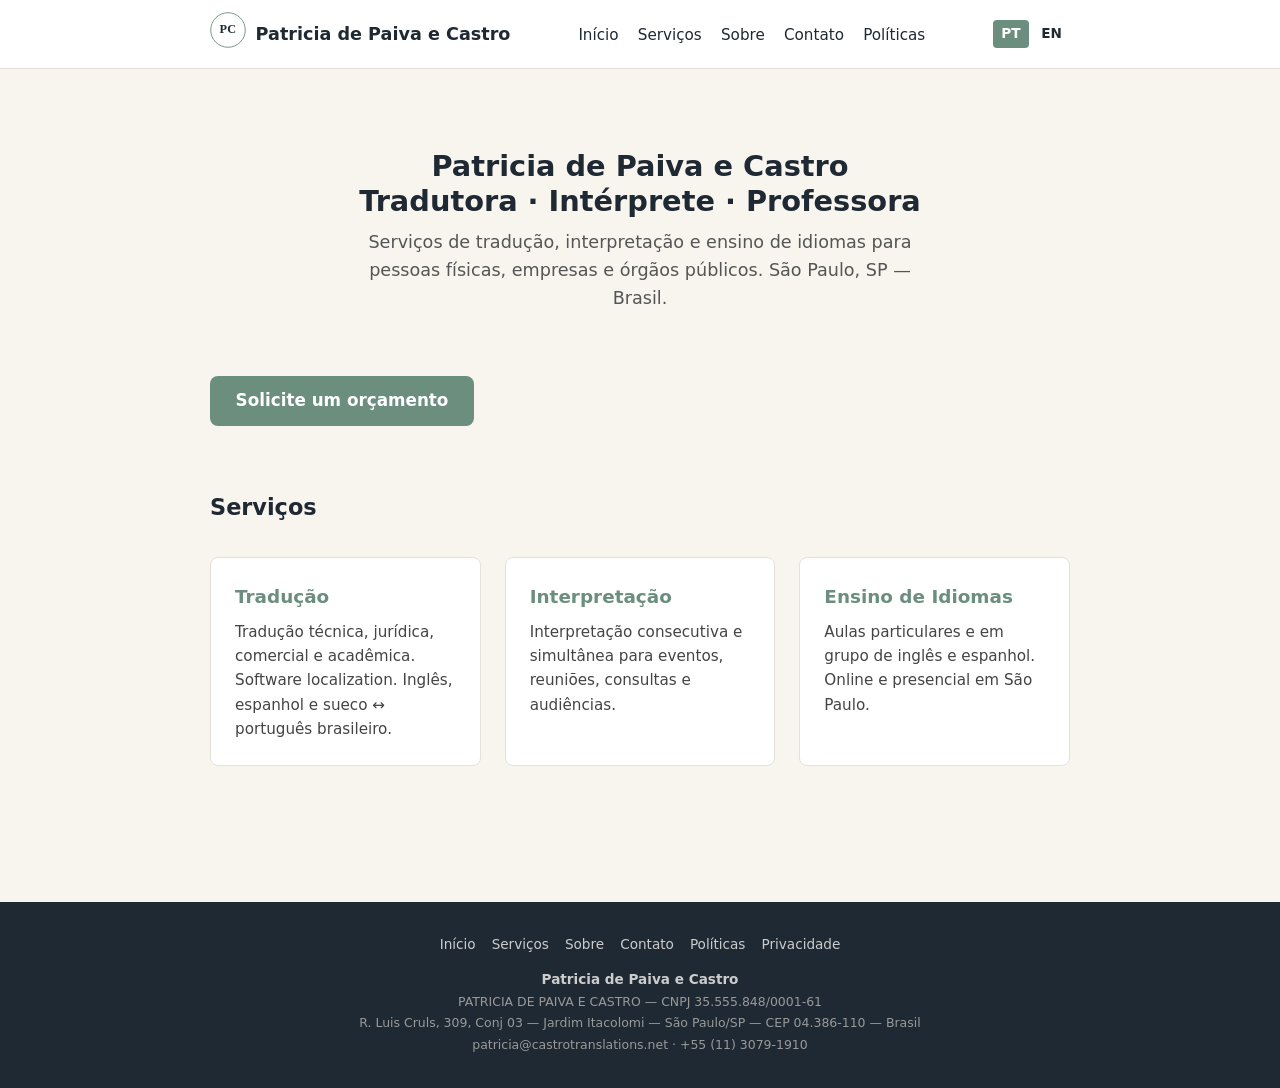
==== index.html @ 3f8f458c "Initial commit" ====
<!DOCTYPE html>
<html lang="pt-BR">
<head>
  <meta charset="UTF-8">
  <meta name="viewport" content="width=device-width, initial-scale=1.0">
  <title>Patricia de Paiva e Castro · Tradutora · Intérprete · Professora</title>
  <meta name="description" content="Serviços de tradução, interpretação e ensino de idiomas para pessoas físicas, empresas e órgãos públicos. São Paulo, SP — Brasil.">
  <meta property="og:title" content="Patricia de Paiva e Castro · Tradutora · Intérprete · Professora">
  <meta property="og:description" content="Serviços de tradução, interpretação e ensino de idiomas. São Paulo, SP — Brasil.">
  <meta property="og:type" content="website">
  <meta property="og:url" content="https://castrotranslations.net/">
  <meta property="og:image" content="https://castrotranslations.net/assets/img/og-image.png">
  <link rel="icon" href="/assets/img/favicon.svg" type="image/svg+xml">
  <link rel="alternate" hreflang="pt-BR" href="https://castrotranslations.net/index.html">
  <link rel="alternate" hreflang="en" href="https://castrotranslations.net/index.en.html">
  <link rel="stylesheet" href="/assets/css/style.css">
</head>
<body>
  <a href="#content" class="skip">Pular para o conteúdo</a>
  <header>
    <div class="header-inner">
      <div class="logo">
        <a href="/index.html"><img src="/assets/img/logo.svg" alt="Logo PC — Patricia de Paiva e Castro" width="36" height="36"></a>
        <a href="/index.html">Patricia de Paiva e Castro</a>
      </div>
      <nav aria-label="Navegação principal">
        <ul>
          <li><a href="/index.html">Início</a></li>
          <li><a href="/servicos.html">Serviços</a></li>
          <li><a href="/sobre.html">Sobre</a></li>
          <li><a href="/contato.html">Contato</a></li>
          <li><a href="/politicas.html">Políticas</a></li>
        </ul>
      </nav>
      <div class="lang-switch" aria-label="Seletor de idioma">
        <a hreflang="pt-BR" href="/index.html" class="active">PT</a>
        <a hreflang="en" href="/index.en.html">EN</a>
      </div>
    </div>
  </header>

  <main id="content">
    <div class="hero">
      <h1>Patricia de Paiva e Castro<br>Tradutora · Intérprete · Professora</h1>
      <p>Serviços de tradução, interpretação e ensino de idiomas para pessoas físicas, empresas e órgãos públicos. São Paulo, SP — Brasil.</p>
    </div>

    <a href="/contato.html" class="cta">Solicite um orçamento</a>

    <section>
      <h2>Serviços</h2>
      <div class="cards">
        <div class="card">
          <h3>Tradução</h3>
          <p>Tradução técnica, jurídica, comercial e acadêmica. Software localization. Inglês, espanhol e sueco ↔ português brasileiro.</p>
        </div>
        <div class="card">
          <h3>Interpretação</h3>
          <p>Interpretação consecutiva e simultânea para eventos, reuniões, consultas e audiências.</p>
        </div>
        <div class="card">
          <h3>Ensino de Idiomas</h3>
          <p>Aulas particulares e em grupo de inglês e espanhol. Online e presencial em São Paulo.</p>
        </div>
      </div>
    </section>
  </main>

  <footer>
    <div class="footer-links">
      <a href="/index.html">Início</a>
      <a href="/servicos.html">Serviços</a>
      <a href="/sobre.html">Sobre</a>
      <a href="/contato.html">Contato</a>
      <a href="/politicas.html">Políticas</a>
      <a href="/privacidade.html">Privacidade</a>
    </div>
    <p>
      <strong>Patricia de Paiva e Castro</strong><br>
      <span class="footer-legal">
        PATRICIA DE PAIVA E CASTRO — CNPJ 35.555.848/0001-61<br>
        R. Luis Cruls, 309, Conj 03 — Jardim Itacolomi — São Paulo/SP — CEP 04.386-110 — Brasil<br>
        patricia@castrotranslations.net · +55 (11) 3079-1910
      </span>
    </p>
  </footer>
  <script src="/assets/js/lang-switcher.js"></script>
</body>
</html>
---- assets/css/style.css ----
/* Castro Translations — Patricia de Paiva e Castro
   Paleta: off-white #F8F5EF, grafite #1F2933, verde-sálvia #6B8E7F, cinza #E5E0D8 */

*,*::before,*::after{box-sizing:border-box;margin:0;padding:0}

:root{
  --bg:#F8F5EF;
  --text:#1F2933;
  --accent:#6B8E7F;
  --border:#E5E0D8;
  --white:#fff;
  --radius:8px;
  --max-w:900px;
  --font:'Inter',system-ui,-apple-system,sans-serif;
}

html{scroll-behavior:smooth;font-size:16px}
body{font-family:var(--font);background:var(--bg);color:var(--text);line-height:1.6;font-size:1.05rem}

a{color:var(--accent);text-decoration:none}
a:hover{text-decoration:underline}

/* Skip link */
.skip{position:absolute;left:-999px;top:0;z-index:100}
.skip:focus{left:0;background:var(--accent);color:#fff;padding:.5rem 1rem;border-radius:0 0 var(--radius) 0}

/* Header */
header{background:var(--white);border-bottom:1px solid var(--border);position:sticky;top:0;z-index:50}
.header-inner{max-width:var(--max-w);margin:0 auto;display:flex;align-items:center;justify-content:space-between;padding:.75rem 1.25rem;flex-wrap:wrap;gap:.5rem}
.logo{display:flex;align-items:center;gap:.6rem;font-weight:700;font-size:1.1rem;color:var(--text)}
.logo svg{width:36px;height:36px}
.logo a{color:inherit;text-decoration:none}
.logo a:hover{text-decoration:none}

/* Nav */
nav ul{display:flex;gap:1.2rem;list-style:none;flex-wrap:wrap}
nav a{color:var(--text);font-size:.95rem;font-weight:500}
nav a:hover{color:var(--accent);text-decoration:none}

/* Lang switcher */
.lang-switch{display:flex;gap:.3rem;align-items:center}
.lang-switch a{padding:.2rem .5rem;border-radius:4px;font-size:.85rem;font-weight:600}
.lang-switch a.active{background:var(--accent);color:#fff}
.lang-switch a:not(.active){color:var(--text)}

/* Main */
main{max-width:var(--max-w);margin:0 auto;padding:2rem 1.25rem 3rem}

/* Hero */
.hero{text-align:center;padding:3rem 0 2.5rem}
.hero h1{font-size:1.8rem;font-weight:800;line-height:1.2;margin-bottom:.6rem}
.hero p{font-size:1.1rem;color:#555;max-width:600px;margin:0 auto}

/* Cards */
.cards{display:grid;grid-template-columns:repeat(auto-fit,minmax(250px,1fr));gap:1.5rem;margin:2rem 0}
.card{background:var(--white);border:1px solid var(--border);border-radius:var(--radius);padding:1.5rem}
.card h3{color:var(--accent);margin-bottom:.5rem;font-size:1.15rem}
.card p{font-size:.95rem;color:#444}

/* CTA */
.cta{display:inline-block;background:var(--accent);color:#fff;padding:.7rem 1.6rem;border-radius:var(--radius);font-weight:600;margin:1.5rem 0;transition:opacity .2s}
.cta:hover{opacity:.88;text-decoration:none;color:#fff}

/* Sections */
section{margin:2.5rem 0}
h2{font-size:1.4rem;margin-bottom:1rem;color:var(--text)}
h3{font-size:1.15rem;margin-bottom:.6rem;color:var(--accent)}

/* Service */
.service{background:var(--white);border:1px solid var(--border);border-radius:var(--radius);padding:1.5rem;margin-bottom:1.5rem}
.service h3{color:var(--text);font-size:1.2rem;margin-bottom:.4rem}
.service .meta{font-size:.8rem;color:var(--accent);font-weight:600;margin-bottom:.6rem}
.service p{margin-bottom:.6rem}
.service ul{margin-left:1.2rem;margin-top:.5rem}
.service li{margin-bottom:.3rem}

/* About */
.about-photo{width:140px;height:140px;border-radius:50%;border:3px solid var(--border);object-fit:cover;display:block;margin:0 auto 1.5rem}
.about-section ul{margin-left:1.2rem;margin-bottom:1rem}
.about-section li{margin-bottom:.3rem}
.badge{display:inline-block;background:var(--accent);color:#fff;padding:.2rem .7rem;border-radius:20px;font-size:.8rem;font-weight:600;margin:.2rem .3rem .2rem 0}

/* Contact */
.contact-grid{display:grid;grid-template-columns:repeat(auto-fit,minmax(220px,1fr));gap:1rem;margin:1rem 0}
.contact-item{background:var(--white);border:1px solid var(--border);border-radius:var(--radius);padding:1rem}
.contact-item h3{font-size:.9rem;text-transform:uppercase;letter-spacing:.5px;margin-bottom:.3rem}
.contact-item p,.contact-item a{font-size:.95rem;color:var(--text);word-break:break-word}
.whatsapp-btn{display:inline-block;background:#25D366;color:#fff;padding:.6rem 1.2rem;border-radius:var(--radius);font-weight:600;margin-top:.5rem}
.whatsapp-btn:hover{opacity:.9;text-decoration:none;color:#fff}

/* Form */
form{background:var(--white);border:1px solid var(--border);border-radius:var(--radius);padding:1.5rem;margin-top:1.5rem}
form label{display:block;font-weight:600;margin-bottom:.3rem;font-size:.9rem}
form input,form textarea{width:100%;padding:.6rem;border:1px solid var(--border);border-radius:4px;font-family:inherit;font-size:.95rem;margin-bottom:.8rem;background:var(--bg)}
form textarea{min-height:120px;resize:vertical}
form .consent{display:flex;gap:.5rem;align-items:flex-start;font-size:.85rem;color:#555}
form .consent input{width:auto;margin-top:.2rem}
form button{background:var(--accent);color:#fff;border:none;padding:.7rem 1.6rem;border-radius:var(--radius);font-weight:600;font-size:1rem;cursor:pointer}
form button:hover{opacity:.88}

/* Policies */
.policy{margin-bottom:2rem}
.policy h2{border-bottom:2px solid var(--border);padding-bottom:.5rem}
.policy p{margin-bottom:.6rem}
.policy ul{margin:.5rem 0 .6rem 1.2rem}
.policy li{margin-bottom:.3rem}

/* Footer */
footer{background:var(--text);color:#ccc;text-align:center;padding:2rem 1rem;margin-top:3rem;font-size:.85rem}
footer a{color:var(--accent)}
.footer-links{display:flex;gap:1rem;justify-content:center;flex-wrap:wrap;margin-bottom:.8rem}
.footer-links a{color:#ccc;font-size:.85rem}
.footer-legal{font-size:.78rem;color:#999;line-height:1.5}
.footer-legal strong{color:#bbb}

/* Responsive */
@media(max-width:600px){
  .hero h1{font-size:1.4rem}
  nav ul{gap:.8rem}
  .header-inner{flex-direction:column;align-items:flex-start}
}
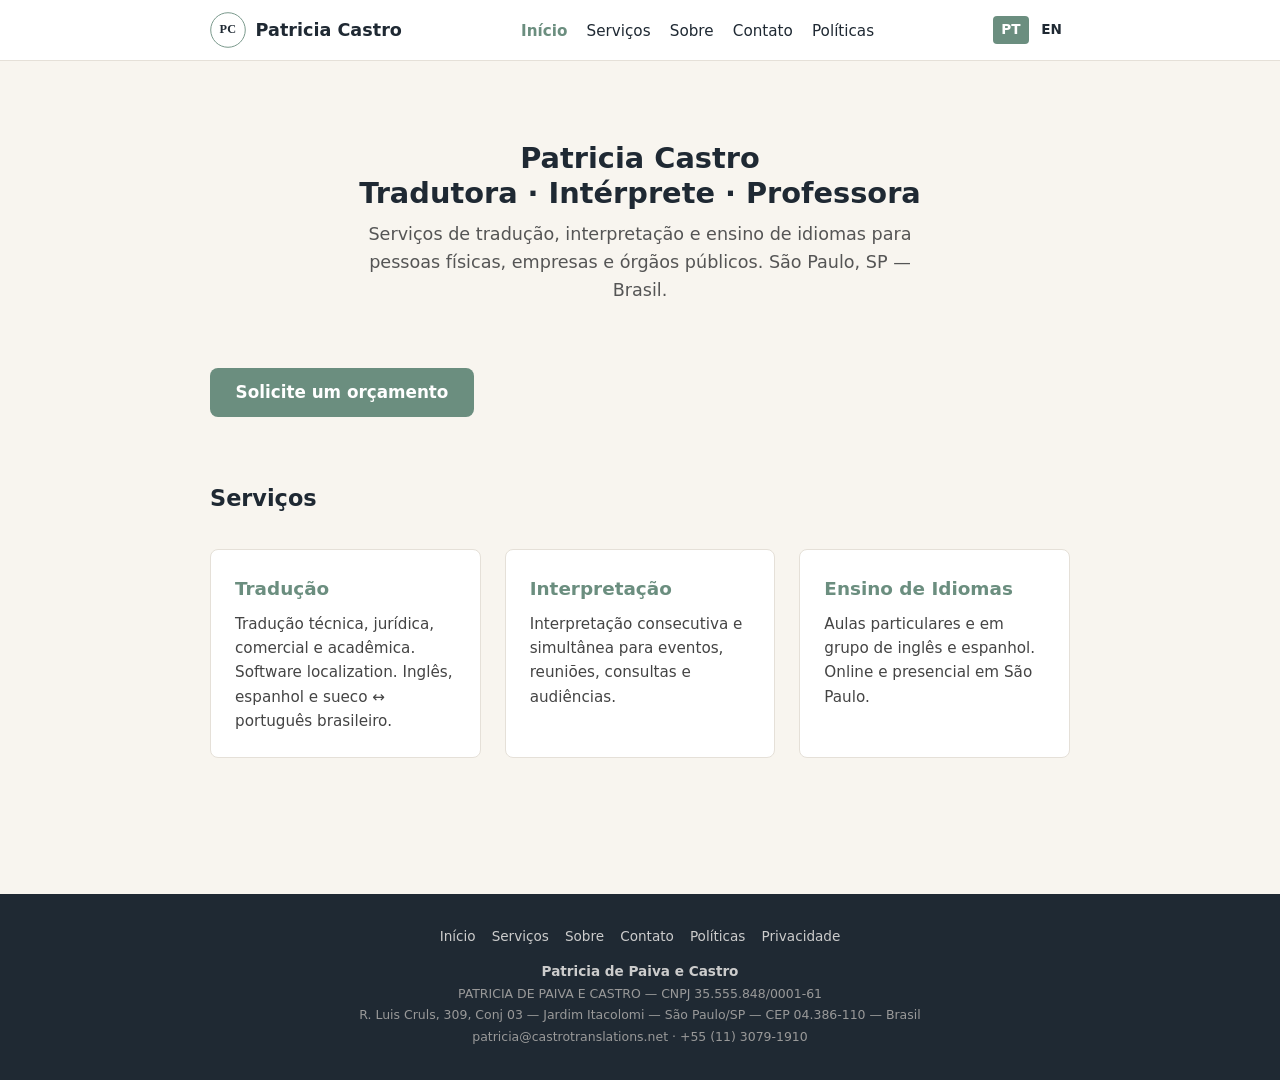
==== commit 009c9478: "Rewrite: Patricia Castro display name, fix heading hierarchy, EN form fields, 404 pages, canonical U" ====
--- a/index.html
+++ b/index.html
@@ -3,29 +3,33 @@
 <head>
   <meta charset="UTF-8">
   <meta name="viewport" content="width=device-width, initial-scale=1.0">
-  <title>Patricia de Paiva e Castro · Tradutora · Intérprete · Professora</title>
+  <meta name="theme-color" content="#6B8E7F">
+  <title>Patricia Castro · Tradutora · Intérprete · Professora</title>
   <meta name="description" content="Serviços de tradução, interpretação e ensino de idiomas para pessoas físicas, empresas e órgãos públicos. São Paulo, SP — Brasil.">
-  <meta property="og:title" content="Patricia de Paiva e Castro · Tradutora · Intérprete · Professora">
-  <meta property="og:description" content="Serviços de tradução, interpretação e ensino de idiomas. São Paulo, SP — Brasil.">
+  <meta property="og:title" content="Patricia Castro · Tradutora · Intérprete · Professora">
+  <meta property="og:description" content="Serviços de tradução, interpretação e ensino de idiomas para pessoas físicas, empresas e órgãos públicos. São Paulo, SP — Brasil.">
   <meta property="og:type" content="website">
-  <meta property="og:url" content="https://castrotranslations.net/">
+  <meta property="og:url" content="https://castrotranslations.net/index.html">
   <meta property="og:image" content="https://castrotranslations.net/assets/img/og-image.png">
+  <meta property="og:site_name" content="Patricia Castro">
+  <meta property="og:locale" content="pt_BR">
+  <meta property="og:locale:alternate" content="en_US">
+  <link rel="canonical" href="https://castrotranslations.net/index.html">
   <link rel="icon" href="/assets/img/favicon.svg" type="image/svg+xml">
   <link rel="alternate" hreflang="pt-BR" href="https://castrotranslations.net/index.html">
   <link rel="alternate" hreflang="en" href="https://castrotranslations.net/index.en.html">
   <link rel="stylesheet" href="/assets/css/style.css">
-</head>
 <body>
   <a href="#content" class="skip">Pular para o conteúdo</a>
   <header>
     <div class="header-inner">
       <div class="logo">
-        <a href="/index.html"><img src="/assets/img/logo.svg" alt="Logo PC — Patricia de Paiva e Castro" width="36" height="36"></a>
-        <a href="/index.html">Patricia de Paiva e Castro</a>
+        <a href="/index.html"><img src="/assets/img/logo.svg" alt="Logo PC — Patricia Castro" width="36" height="36"></a>
+        <a href="/index.html">Patricia Castro</a>
       </div>
       <nav aria-label="Navegação principal">
         <ul>
-          <li><a href="/index.html">Início</a></li>
+          <li><a href="/index.html" class="active">Início</a></li>
           <li><a href="/servicos.html">Serviços</a></li>
           <li><a href="/sobre.html">Sobre</a></li>
           <li><a href="/contato.html">Contato</a></li>
@@ -41,7 +45,7 @@
 
   <main id="content">
     <div class="hero">
-      <h1>Patricia de Paiva e Castro<br>Tradutora · Intérprete · Professora</h1>
+      <h1>Patricia Castro<br>Tradutora · Intérprete · Professora</h1>
       <p>Serviços de tradução, interpretação e ensino de idiomas para pessoas físicas, empresas e órgãos públicos. São Paulo, SP — Brasil.</p>
     </div>
 
--- a/assets/css/style.css
+++ b/assets/css/style.css
@@ -1,4 +1,4 @@
-/* Castro Translations — Patricia de Paiva e Castro
+/* Castro Translations — Patricia Castro
    Paleta: off-white #F8F5EF, grafite #1F2933, verde-sálvia #6B8E7F, cinza #E5E0D8 */
 
 *,*::before,*::after{box-sizing:border-box;margin:0;padding:0}
@@ -11,7 +11,7 @@
   --white:#fff;
   --radius:8px;
   --max-w:900px;
-  --font:'Inter',system-ui,-apple-system,sans-serif;
+  --font:system-ui,-apple-system,'Segoe UI',Roboto,Arial,sans-serif;
 }
 
 html{scroll-behavior:smooth;font-size:16px}
@@ -28,7 +28,7 @@
 header{background:var(--white);border-bottom:1px solid var(--border);position:sticky;top:0;z-index:50}
 .header-inner{max-width:var(--max-w);margin:0 auto;display:flex;align-items:center;justify-content:space-between;padding:.75rem 1.25rem;flex-wrap:wrap;gap:.5rem}
 .logo{display:flex;align-items:center;gap:.6rem;font-weight:700;font-size:1.1rem;color:var(--text)}
-.logo svg{width:36px;height:36px}
+.logo img{width:36px;height:36px;display:block}
 .logo a{color:inherit;text-decoration:none}
 .logo a:hover{text-decoration:none}
 
@@ -36,6 +36,7 @@
 nav ul{display:flex;gap:1.2rem;list-style:none;flex-wrap:wrap}
 nav a{color:var(--text);font-size:.95rem;font-weight:500}
 nav a:hover{color:var(--accent);text-decoration:none}
+nav a.active{color:var(--accent);font-weight:700}
 
 /* Lang switcher */
 .lang-switch{display:flex;gap:.3rem;align-items:center}
@@ -68,7 +69,7 @@
 
 /* Service */
 .service{background:var(--white);border:1px solid var(--border);border-radius:var(--radius);padding:1.5rem;margin-bottom:1.5rem}
-.service h3{color:var(--text);font-size:1.2rem;margin-bottom:.4rem}
+.service h2{color:var(--text);font-size:1.2rem;margin-bottom:.4rem}
 .service .meta{font-size:.8rem;color:var(--accent);font-weight:600;margin-bottom:.6rem}
 .service p{margin-bottom:.6rem}
 .service ul{margin-left:1.2rem;margin-top:.5rem}
@@ -90,6 +91,8 @@
 
 /* Form */
 form{background:var(--white);border:1px solid var(--border);border-radius:var(--radius);padding:1.5rem;margin-top:1.5rem}
+form h2{margin-bottom:.5rem}
+.form-note{font-size:.85rem;color:#666;margin-bottom:1rem}
 form label{display:block;font-weight:600;margin-bottom:.3rem;font-size:.9rem}
 form input,form textarea{width:100%;padding:.6rem;border:1px solid var(--border);border-radius:4px;font-family:inherit;font-size:.95rem;margin-bottom:.8rem;background:var(--bg)}
 form textarea{min-height:120px;resize:vertical}
@@ -105,6 +108,10 @@
 .policy ul{margin:.5rem 0 .6rem 1.2rem}
 .policy li{margin-bottom:.3rem}
 
+/* Error page */
+.error-page{text-align:center;padding:3rem 1rem}
+.error-page h1{font-size:1.6rem;margin-bottom:1rem}
+
 /* Footer */
 footer{background:var(--text);color:#ccc;text-align:center;padding:2rem 1rem;margin-top:3rem;font-size:.85rem}
 footer a{color:var(--accent)}
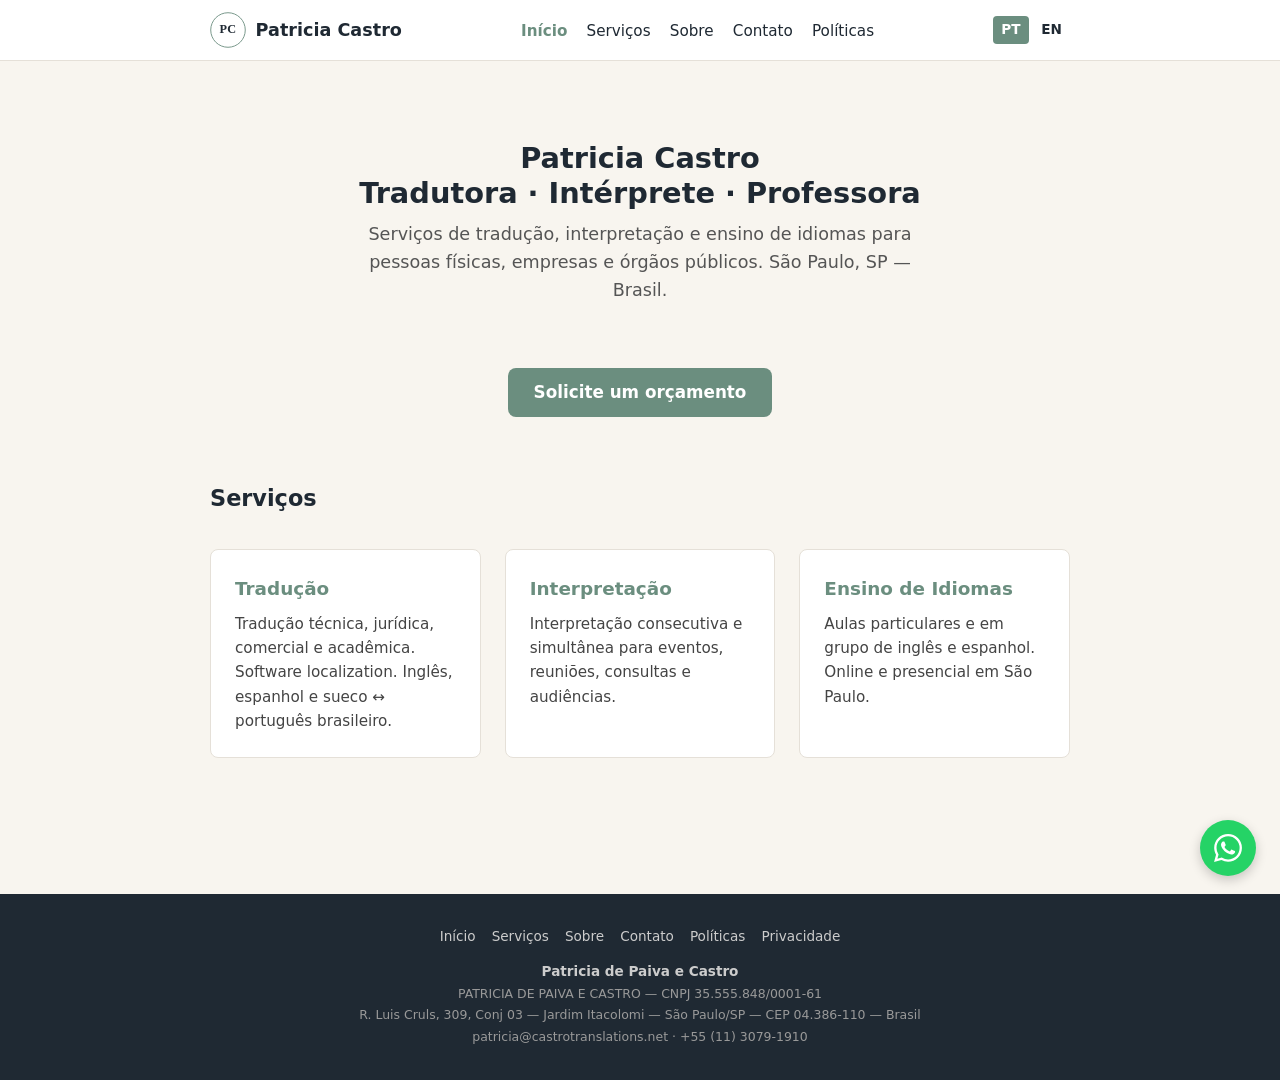
==== commit 0a19f404: "Add floating WhatsApp button on all pages, center hero/about CTA, fix service CTA spacing" ====
--- a/index.html
+++ b/index.html
@@ -49,7 +49,7 @@
       <p>Serviços de tradução, interpretação e ensino de idiomas para pessoas físicas, empresas e órgãos públicos. São Paulo, SP — Brasil.</p>
     </div>
 
-    <a href="/contato.html" class="cta">Solicite um orçamento</a>
+    <div class="cta-wrap"><a href="/contato.html" class="cta">Solicite um orçamento</a></div>
 
     <section>
       <h2>Serviços</h2>
@@ -89,5 +89,9 @@
     </p>
   </footer>
   <script src="/assets/js/lang-switcher.js"></script>
+<a href="https://wa.me/5511992618480?text=Olá%20Patricia%2C%20vim%20pelo%20site%20castrotranslations.net" class="fab-whatsapp" aria-label="Conversar no WhatsApp" target="_blank" rel="noopener">
+  <span class="fab-whatsapp-label">Fale conosco no WhatsApp</span>
+  <svg viewBox="0 0 24 24" xmlns="http://www.w3.org/2000/svg"><path d="M17.472 14.382c-.297-.149-1.758-.867-2.03-.967-.273-.099-.471-.148-.67.149-.197.297-.767.966-.94 1.164-.173.199-.347.223-.644.075-.297-.149-1.255-.463-2.39-1.475-.883-.788-1.48-1.761-1.653-2.059-.173-.297-.018-.458.13-.606.134-.133.298-.347.446-.52.149-.174.198-.298.298-.497.099-.198.05-.371-.025-.52-.075-.149-.669-1.612-.916-2.207-.242-.579-.487-.5-.669-.51-.173-.008-.371-.01-.57-.01-.198 0-.52.074-.792.372-.272.297-1.04 1.016-1.04 2.479 0 1.462 1.065 2.875 1.213 3.074.149.198 2.096 3.2 5.077 4.487.709.306 1.262.489 1.694.625.712.227 1.36.195 1.871.118.571-.085 1.758-.719 2.006-1.413.248-.694.248-1.289.173-1.413-.074-.124-.272-.198-.57-.347m-5.421 7.403h-.004a9.87 9.87 0 01-5.031-1.378l-.361-.214-3.741.982.998-3.648-.235-.374a9.86 9.86 0 01-1.51-5.26c.001-5.45 4.436-9.884 9.888-9.884 2.64 0 5.122 1.03 6.988 2.898a9.825 9.825 0 012.893 6.994c-.003 5.45-4.437 9.884-9.885 9.884m8.413-18.297A11.815 11.815 0 0012.05 0C5.495 0 .16 5.335.157 11.892c0 2.096.547 4.142 1.588 5.945L.057 24l6.305-1.654a11.882 11.882 0 005.683 1.448h.005c6.554 0 11.89-5.335 11.893-11.893a11.821 11.821 0 00-3.48-8.413z"/></svg>
+</a>
 </body>
 </html>
--- a/assets/css/style.css
+++ b/assets/css/style.css
@@ -52,15 +52,16 @@
 .hero h1{font-size:1.8rem;font-weight:800;line-height:1.2;margin-bottom:.6rem}
 .hero p{font-size:1.1rem;color:#555;max-width:600px;margin:0 auto}
 
+/* CTA — centered by default (hero context), overridable */
+.cta{display:inline-block;background:var(--accent);color:#fff;padding:.7rem 1.6rem;border-radius:var(--radius);font-weight:600;margin:1.5rem 0;transition:opacity .2s;text-align:center}
+.cta:hover{opacity:.88;text-decoration:none;color:#fff}
+.cta-wrap{text-align:center}
+
 /* Cards */
 .cards{display:grid;grid-template-columns:repeat(auto-fit,minmax(250px,1fr));gap:1.5rem;margin:2rem 0}
 .card{background:var(--white);border:1px solid var(--border);border-radius:var(--radius);padding:1.5rem}
 .card h3{color:var(--accent);margin-bottom:.5rem;font-size:1.15rem}
 .card p{font-size:.95rem;color:#444}
-
-/* CTA */
-.cta{display:inline-block;background:var(--accent);color:#fff;padding:.7rem 1.6rem;border-radius:var(--radius);font-weight:600;margin:1.5rem 0;transition:opacity .2s}
-.cta:hover{opacity:.88;text-decoration:none;color:#fff}
 
 /* Sections */
 section{margin:2.5rem 0}
@@ -74,6 +75,7 @@
 .service p{margin-bottom:.6rem}
 .service ul{margin-left:1.2rem;margin-top:.5rem}
 .service li{margin-bottom:.3rem}
+.service .cta{margin-top:1rem;margin-bottom:0}
 
 /* About */
 .about-photo{width:140px;height:140px;border-radius:50%;border:3px solid var(--border);object-fit:cover;display:block;margin:0 auto 1.5rem}
@@ -120,9 +122,19 @@
 .footer-legal{font-size:.78rem;color:#999;line-height:1.5}
 .footer-legal strong{color:#bbb}
 
+/* Floating WhatsApp button */
+.fab-whatsapp{position:fixed;bottom:1.5rem;right:1.5rem;z-index:90;width:56px;height:56px;border-radius:50%;background:#25D366;display:flex;align-items:center;justify-content:center;box-shadow:0 4px 12px rgba(0,0,0,.2);transition:transform .2s,box-shadow .2s}
+.fab-whatsapp:hover{transform:scale(1.08);box-shadow:0 6px 18px rgba(0,0,0,.3);text-decoration:none}
+.fab-whatsapp svg{width:28px;height:28px;fill:#fff;flex-shrink:0}
+.fab-whatsapp-label{position:absolute;right:70px;white-space:nowrap;background:var(--text);color:#fff;padding:.4rem .8rem;border-radius:6px;font-size:.85rem;font-weight:600;opacity:0;pointer-events:none;transition:opacity .2s}
+.fab-whatsapp:hover .fab-whatsapp-label{opacity:1}
+
 /* Responsive */
 @media(max-width:600px){
   .hero h1{font-size:1.4rem}
   nav ul{gap:.8rem}
   .header-inner{flex-direction:column;align-items:flex-start}
+  .fab-whatsapp{bottom:1rem;right:1rem;width:48px;height:48px}
+  .fab-whatsapp svg{width:24px;height:24px}
+  .fab-whatsapp-label{display:none}
 }
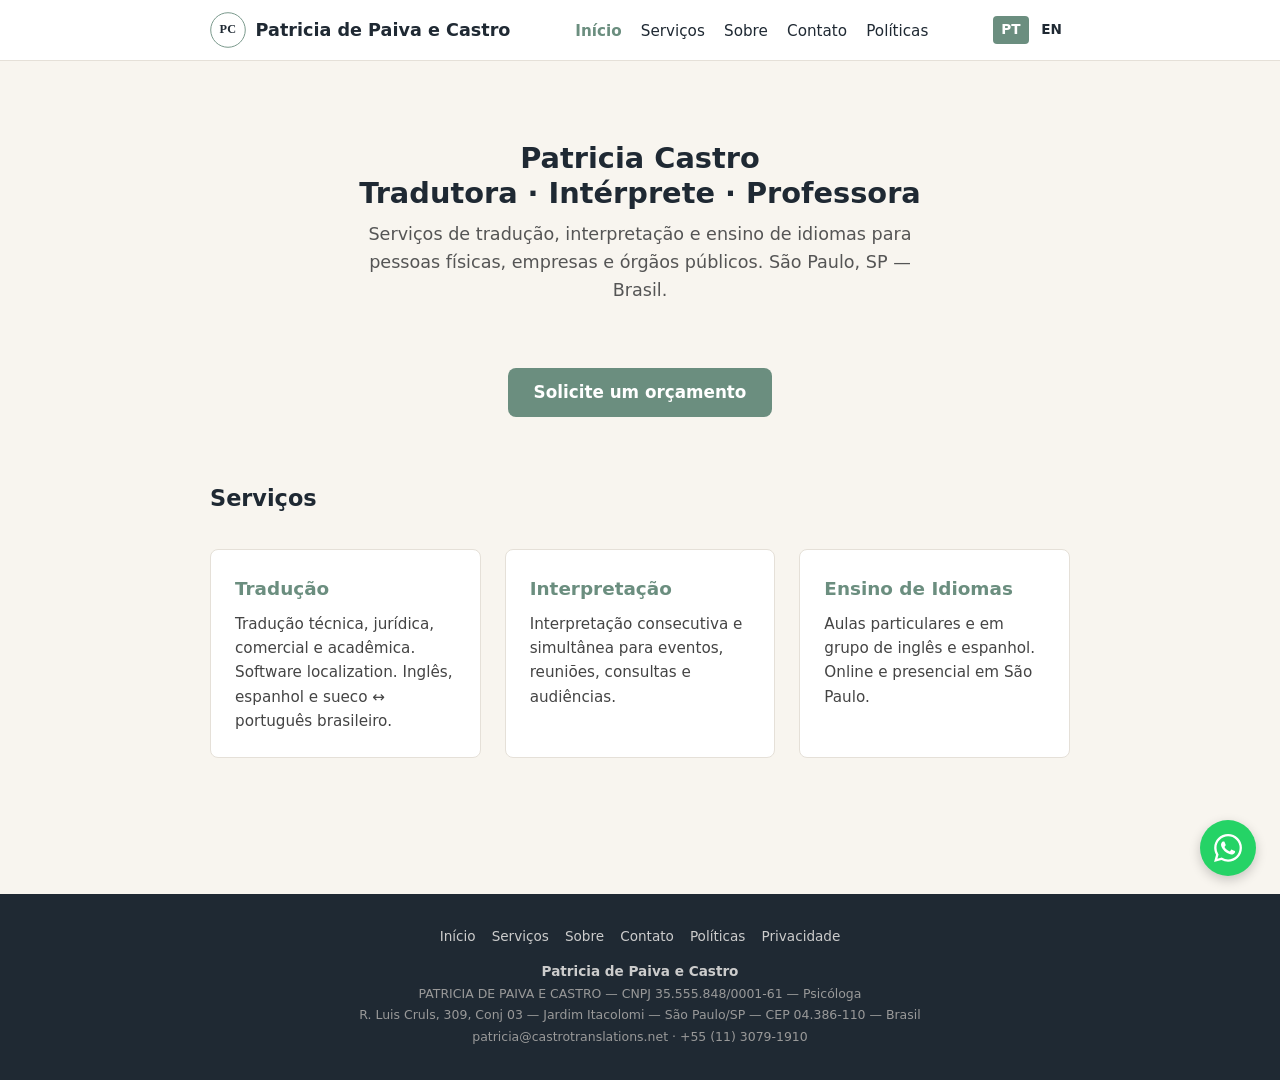
==== commit 0df93feb: "feat: header name, footer Psicóloga, working contact form - Header: 'Patricia Castro' → 'Patricia de" ====
--- a/index.html
+++ b/index.html
@@ -25,7 +25,7 @@
     <div class="header-inner">
       <div class="logo">
         <a href="/index.html"><img src="/assets/img/logo.svg" alt="Logo PC — Patricia Castro" width="36" height="36"></a>
-        <a href="/index.html">Patricia Castro</a>
+        <a href="/index.html">Patricia de Paiva e Castro</a>
       </div>
       <nav aria-label="Navegação principal">
         <ul>
@@ -82,7 +82,7 @@
     <p>
       <strong>Patricia de Paiva e Castro</strong><br>
       <span class="footer-legal">
-        PATRICIA DE PAIVA E CASTRO — CNPJ 35.555.848/0001-61<br>
+        PATRICIA DE PAIVA E CASTRO — CNPJ 35.555.848/0001-61 — Psicóloga<br>
         R. Luis Cruls, 309, Conj 03 — Jardim Itacolomi — São Paulo/SP — CEP 04.386-110 — Brasil<br>
         patricia@castrotranslations.net · +55 (11) 3079-1910
       </span>
--- a/assets/css/style.css
+++ b/assets/css/style.css
@@ -102,6 +102,7 @@
 form .consent input{width:auto;margin-top:.2rem}
 form button{background:var(--accent);color:#fff;border:none;padding:.7rem 1.6rem;border-radius:var(--radius);font-weight:600;font-size:1rem;cursor:pointer}
 form button:hover{opacity:.88}
+.form-success{background:#d4edda;border:1px solid #c3e6cb;border-radius:var(--radius);padding:1rem;margin-bottom:1rem;color:#155724;font-weight:600}
 
 /* Policies */
 .policy{margin-bottom:2rem}
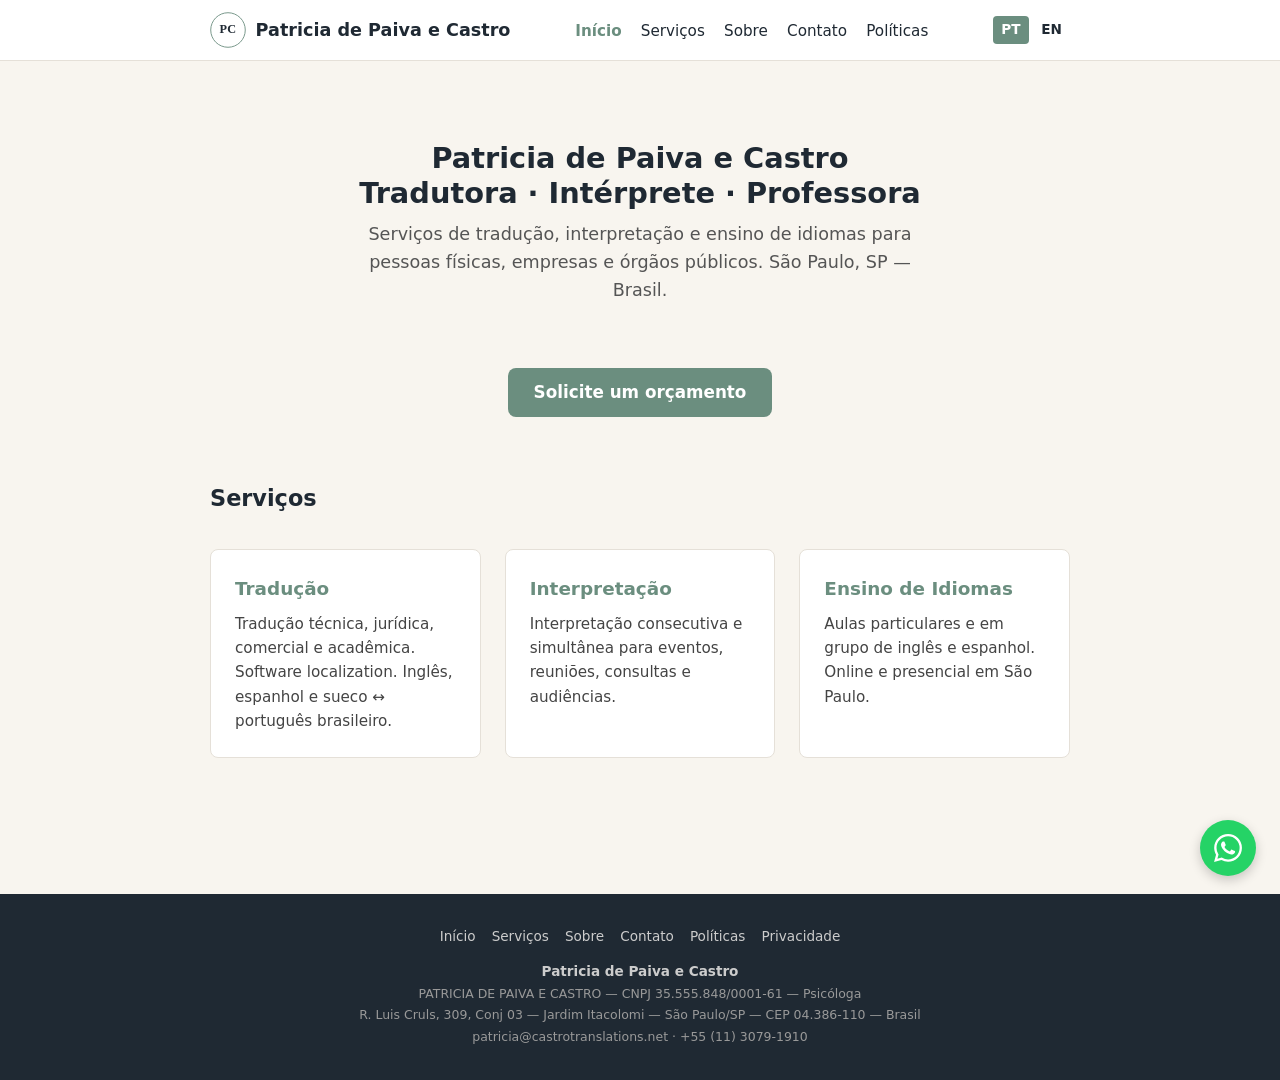
==== commit 7ee3be0c: "feat: consistent naming — Patricia de Paiva e Castro everywhere Replaced all remaining 'Patricia Cas" ====
--- a/index.html
+++ b/index.html
@@ -4,14 +4,14 @@
   <meta charset="UTF-8">
   <meta name="viewport" content="width=device-width, initial-scale=1.0">
   <meta name="theme-color" content="#6B8E7F">
-  <title>Patricia Castro · Tradutora · Intérprete · Professora</title>
+  <title>Patricia de Paiva e Castro · Tradutora · Intérprete · Professora</title>
   <meta name="description" content="Serviços de tradução, interpretação e ensino de idiomas para pessoas físicas, empresas e órgãos públicos. São Paulo, SP — Brasil.">
-  <meta property="og:title" content="Patricia Castro · Tradutora · Intérprete · Professora">
+  <meta property="og:title" content="Patricia de Paiva e Castro · Tradutora · Intérprete · Professora">
   <meta property="og:description" content="Serviços de tradução, interpretação e ensino de idiomas para pessoas físicas, empresas e órgãos públicos. São Paulo, SP — Brasil.">
   <meta property="og:type" content="website">
   <meta property="og:url" content="https://castrotranslations.net/index.html">
   <meta property="og:image" content="https://castrotranslations.net/assets/img/og-image.png">
-  <meta property="og:site_name" content="Patricia Castro">
+  <meta property="og:site_name" content="Patricia de Paiva e Castro">
   <meta property="og:locale" content="pt_BR">
   <meta property="og:locale:alternate" content="en_US">
   <link rel="canonical" href="https://castrotranslations.net/index.html">
@@ -24,7 +24,7 @@
   <header>
     <div class="header-inner">
       <div class="logo">
-        <a href="/index.html"><img src="/assets/img/logo.svg" alt="Logo PC — Patricia Castro" width="36" height="36"></a>
+        <a href="/index.html"><img src="/assets/img/logo.svg" alt="Logo PC — Patricia de Paiva e Castro" width="36" height="36"></a>
         <a href="/index.html">Patricia de Paiva e Castro</a>
       </div>
       <nav aria-label="Navegação principal">
@@ -45,7 +45,7 @@
 
   <main id="content">
     <div class="hero">
-      <h1>Patricia Castro<br>Tradutora · Intérprete · Professora</h1>
+      <h1>Patricia de Paiva e Castro<br>Tradutora · Intérprete · Professora</h1>
       <p>Serviços de tradução, interpretação e ensino de idiomas para pessoas físicas, empresas e órgãos públicos. São Paulo, SP — Brasil.</p>
     </div>
 
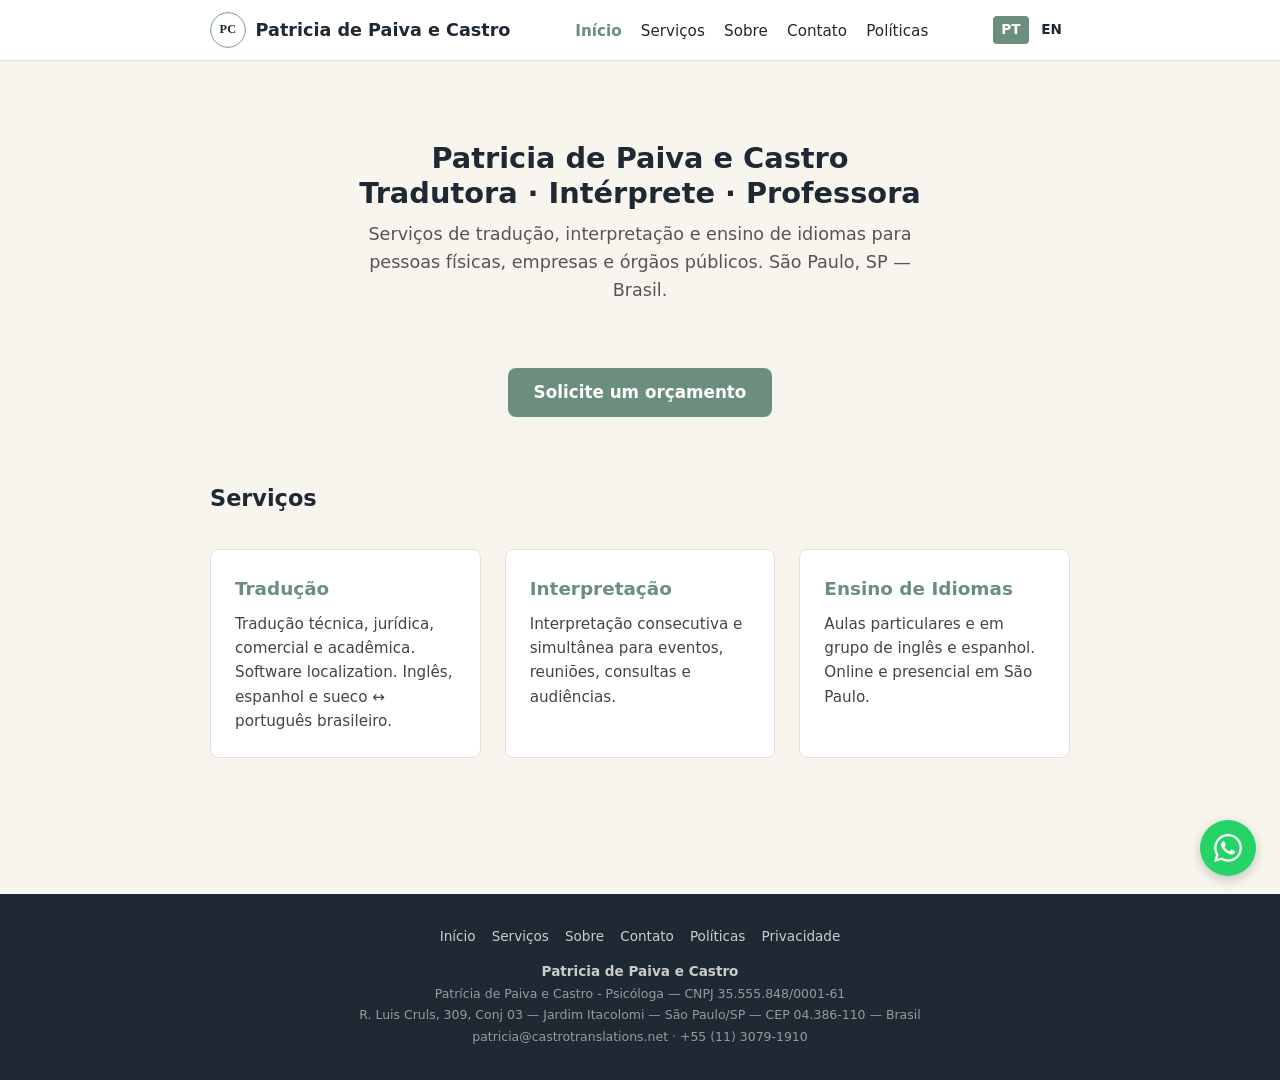
==== commit 913f38c4: "footer: normalize name to Patrícia de Paiva e Castro - Psicóloga — CNPJ" ====
--- a/index.html
+++ b/index.html
@@ -82,7 +82,7 @@
     <p>
       <strong>Patricia de Paiva e Castro</strong><br>
       <span class="footer-legal">
-        PATRICIA DE PAIVA E CASTRO — CNPJ 35.555.848/0001-61 — Psicóloga<br>
+        Patrícia de Paiva e Castro - Psicóloga  —  CNPJ 35.555.848/0001-61<br>
         R. Luis Cruls, 309, Conj 03 — Jardim Itacolomi — São Paulo/SP — CEP 04.386-110 — Brasil<br>
         patricia@castrotranslations.net · +55 (11) 3079-1910
       </span>
--- a/assets/css/style.css
+++ b/assets/css/style.css
@@ -102,7 +102,6 @@
 form .consent input{width:auto;margin-top:.2rem}
 form button{background:var(--accent);color:#fff;border:none;padding:.7rem 1.6rem;border-radius:var(--radius);font-weight:600;font-size:1rem;cursor:pointer}
 form button:hover{opacity:.88}
-.form-success{background:#d4edda;border:1px solid #c3e6cb;border-radius:var(--radius);padding:1rem;margin-bottom:1rem;color:#155724;font-weight:600}
 
 /* Policies */
 .policy{margin-bottom:2rem}
